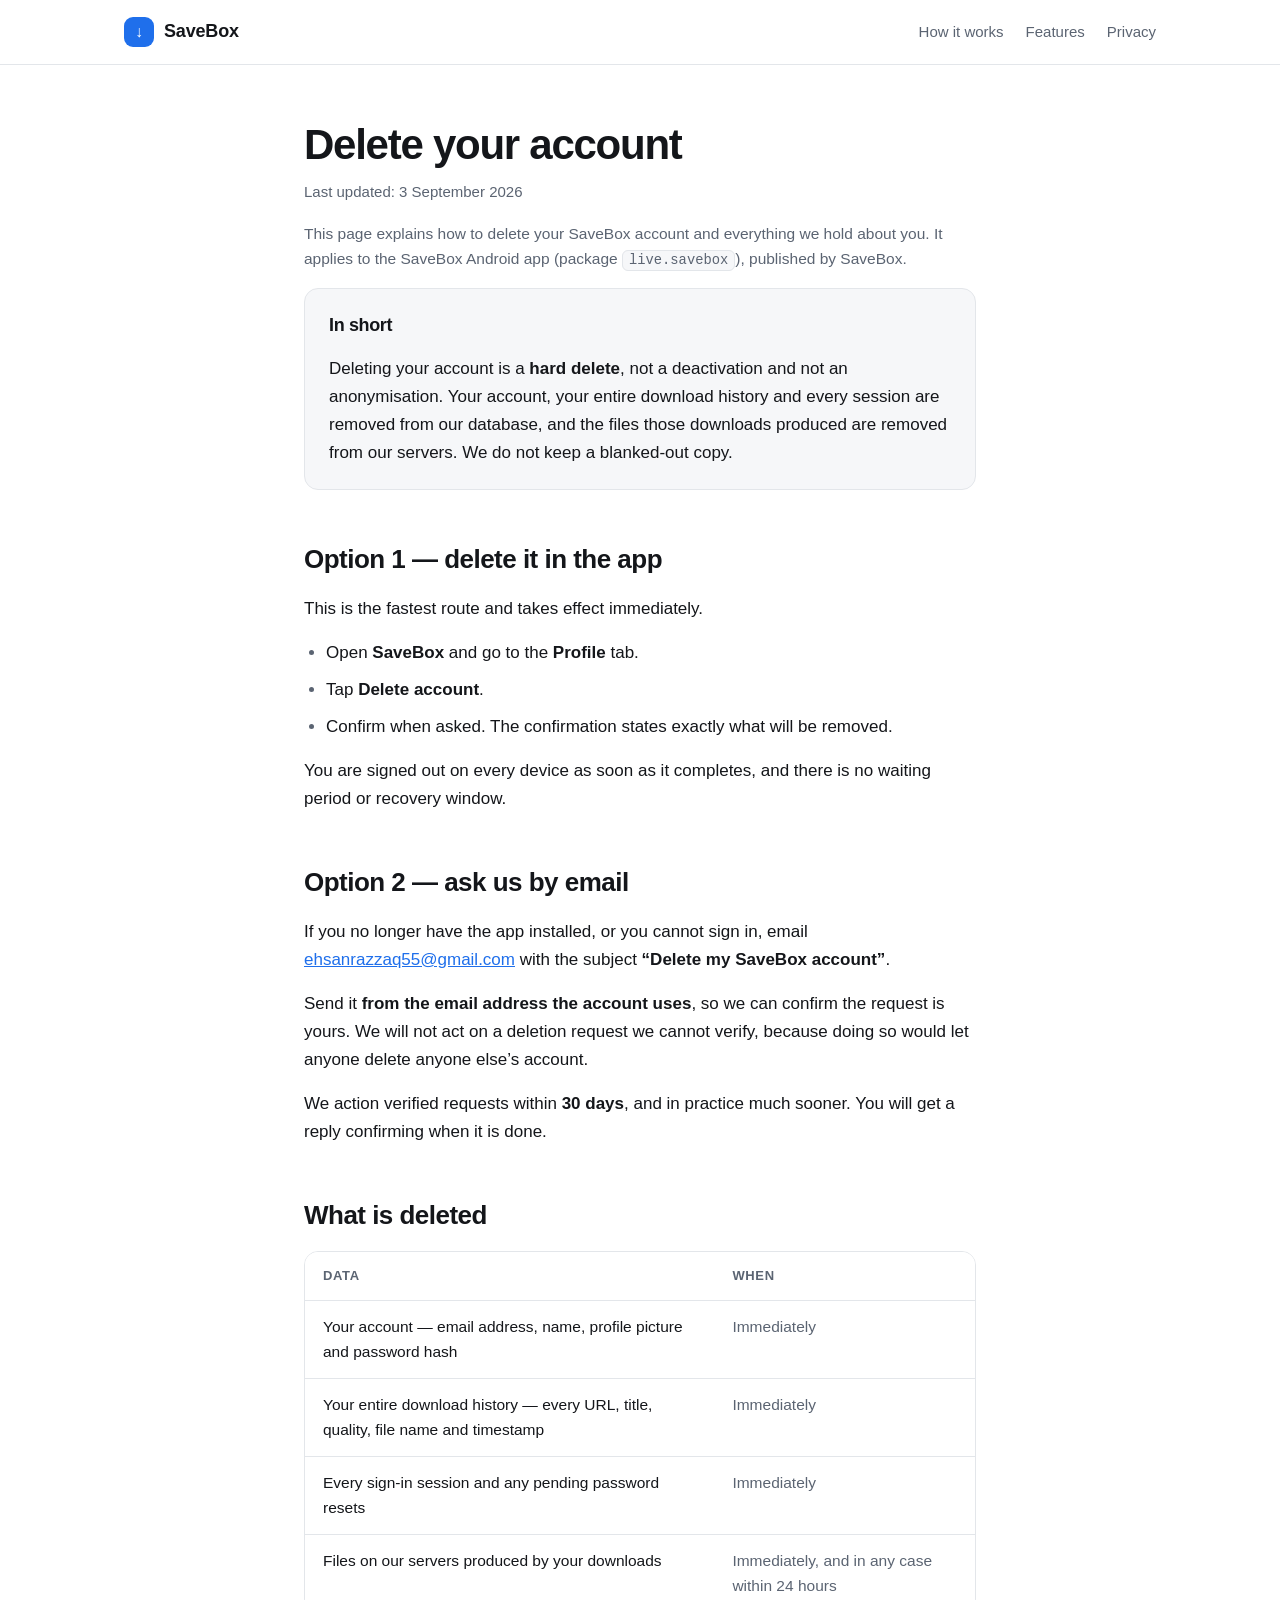
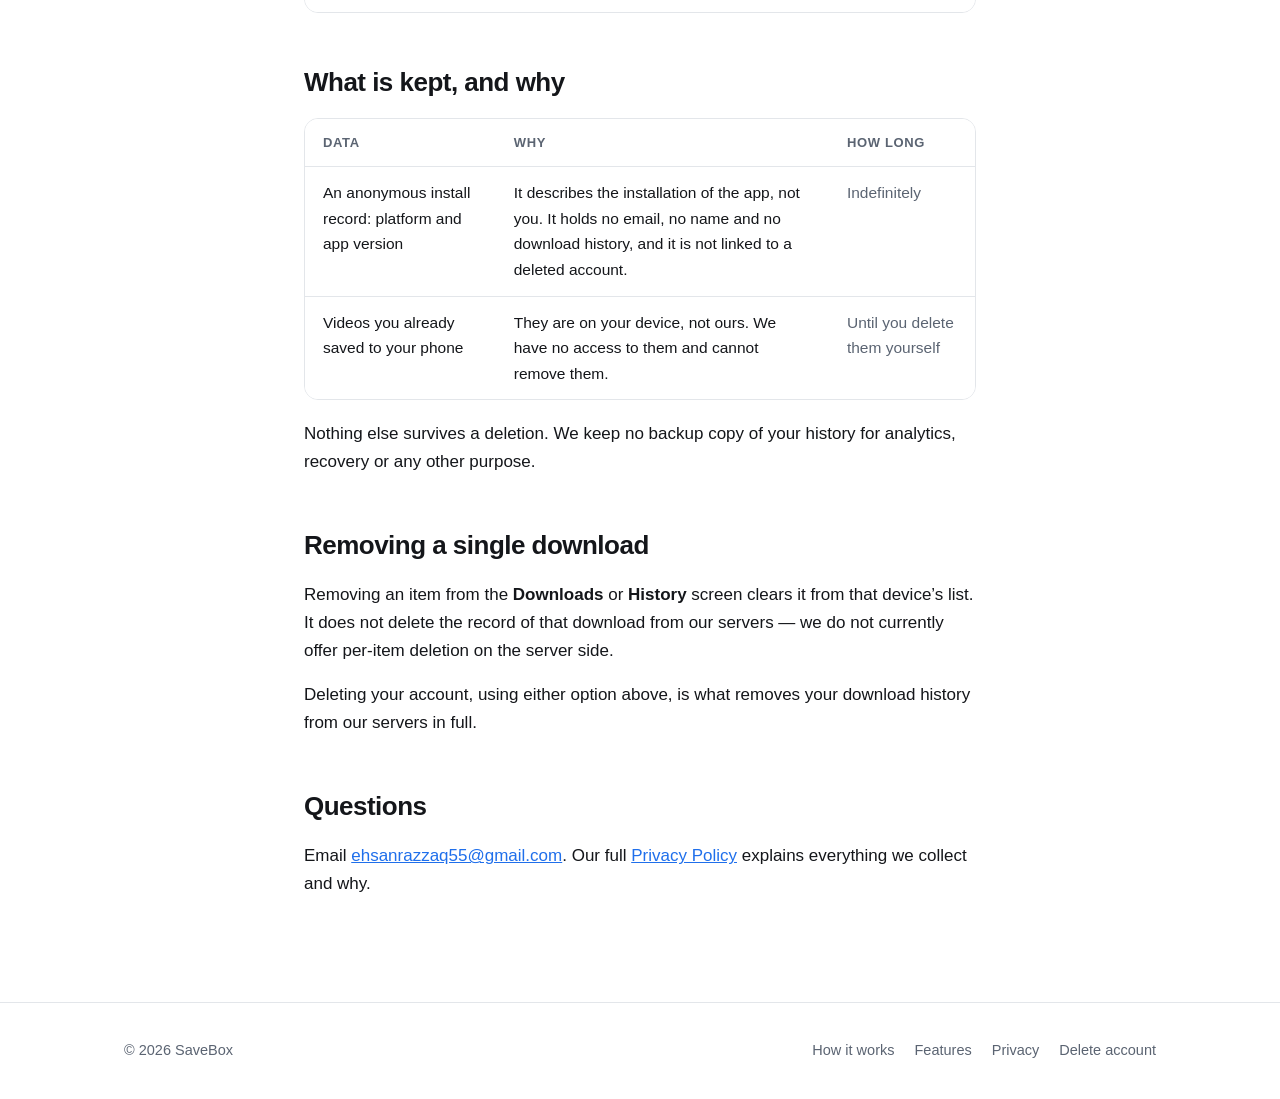
==== delete-account.html @ 1802a5be "Move the site off Vercel and add the Play Store required pages Serve from a custom domain via CNAME " ====
<!doctype html>
<html lang="en">
<head>
<meta charset="utf-8">
<meta name="viewport" content="width=device-width, initial-scale=1">
<title>Delete your SaveBox account</title>
<meta name="description" content="How to delete your SaveBox account and everything we hold about you — in the app in two taps, or by email.">
<link rel="canonical" href="https://savebox.live/delete-account.html">

<meta property="og:type" content="website">
<meta property="og:url" content="https://savebox.live/delete-account.html">
<meta property="og:title" content="Delete your SaveBox account">
<meta property="og:description" content="Delete your SaveBox account and everything we hold about you.">
<meta name="twitter:card" content="summary_large_image">

<link rel="icon" href="data:image/svg+xml,<svg xmlns='http://www.w3.org/2000/svg' viewBox='0 0 100 100'><text y='.9em' font-size='90'>📥</text></svg>">

<style>
  :root {
    --bg: #ffffff;
    --bg-soft: #f6f7f9;
    --bg-raised: #ffffff;
    --fg: #14161a;
    --fg-muted: #5b6472;
    --border: #e3e6ea;
    --accent: #1f6feb;
    --accent-fg: #ffffff;
    --shadow: 0 1px 2px rgb(16 22 32 / .04), 0 8px 24px rgb(16 22 32 / .06);
    --radius: 14px;
    --maxw: 1080px;
    --prosew: 720px;
  }

  @media (prefers-color-scheme: dark) {
    :root:not([data-theme="light"]) {
      --bg: #0d1117;
      --bg-soft: #131922;
      --bg-raised: #161d27;
      --fg: #e8edf4;
      --fg-muted: #99a5b5;
      --border: #232c38;
      --accent: #4f8ff7;
      --accent-fg: #08121f;
      --shadow: 0 1px 2px rgb(0 0 0 / .3), 0 8px 24px rgb(0 0 0 / .35);
    }
  }

  :root[data-theme="dark"] {
    --bg: #0d1117;
    --bg-soft: #131922;
    --bg-raised: #161d27;
    --fg: #e8edf4;
    --fg-muted: #99a5b5;
    --border: #232c38;
    --accent: #4f8ff7;
    --accent-fg: #08121f;
    --shadow: 0 1px 2px rgb(0 0 0 / .3), 0 8px 24px rgb(0 0 0 / .35);
  }

  * { box-sizing: border-box; }

  html { -webkit-text-size-adjust: 100%; }

  body {
    margin: 0;
    background: var(--bg);
    color: var(--fg);
    font: 400 17px/1.65 ui-sans-serif, -apple-system, BlinkMacSystemFont, "Segoe UI",
          Roboto, "Helvetica Neue", Arial, sans-serif;
    -webkit-font-smoothing: antialiased;
  }

  .wrap { max-width: var(--maxw); margin: 0 auto; padding: 0 24px; }

  a { color: var(--accent); }

  /* ---------- header ---------- */
  header {
    border-bottom: 1px solid var(--border);
    background: color-mix(in srgb, var(--bg) 85%, transparent);
    backdrop-filter: saturate(180%) blur(12px);
    position: sticky; top: 0; z-index: 10;
  }
  .bar {
    display: flex; align-items: center; justify-content: space-between;
    height: 64px; gap: 16px;
  }
  .brand {
    display: flex; align-items: center; gap: 10px;
    font-weight: 650; font-size: 18px; letter-spacing: -.01em;
    color: var(--fg); text-decoration: none;
  }
  .mark {
    width: 30px; height: 30px; border-radius: 9px;
    background: var(--accent); color: var(--accent-fg);
    display: grid; place-items: center; font-size: 16px; flex: none;
  }
  .nav { display: flex; gap: 22px; font-size: 15px; }
  .nav a { color: var(--fg-muted); text-decoration: none; }
  .nav a:hover { color: var(--fg); }
  @media (max-width: 620px) { .nav { display: none; } }

  /* ---------- prose ---------- */
  .prose { max-width: var(--prosew); margin: 0 auto; padding: 56px 24px 24px; }
  .prose h1 {
    font-size: clamp(30px, 5vw, 42px); line-height: 1.12;
    letter-spacing: -.03em; margin: 0 0 12px; font-weight: 700;
  }
  .updated { color: var(--fg-muted); font-size: 15px; margin: 0 0 8px; }
  .scope { color: var(--fg-muted); font-size: 15.5px; margin: 0 0 40px; }
  .prose h2 {
    font-size: clamp(21px, 3vw, 26px); letter-spacing: -.02em;
    margin: 48px 0 14px; font-weight: 680; scroll-margin-top: 80px;
  }
  .prose h3 { font-size: 17.5px; font-weight: 620; margin: 28px 0 8px; }
  .prose p { margin: 0 0 16px; }
  .prose ul { margin: 0 0 16px; padding-left: 22px; }
  .prose li { margin: 0 0 9px; }
  .prose li::marker { color: var(--fg-muted); }
  strong { font-weight: 620; }
  code {
    font: 500 .89em/1 ui-monospace, SFMono-Regular, Menlo, Consolas, monospace;
    background: var(--bg-soft); border: 1px solid var(--border);
    border-radius: 6px; padding: 2px 6px;
  }

  .callout {
    background: var(--bg-soft); border: 1px solid var(--border);
    border-radius: var(--radius); padding: 22px 24px; margin: 0 0 36px;
  }
  .callout h2 { margin-top: 0; font-size: 18px; }
  .callout ul { margin-bottom: 0; }
  .callout p:last-child { margin-bottom: 0; }

  /* ---------- tables ---------- */
  .tablewrap {
    overflow-x: auto; border-radius: var(--radius);
    border: 1px solid var(--border); margin: 0 0 20px;
  }
  table { border-collapse: collapse; width: 100%; background: var(--bg-raised); font-size: 15.5px; }
  th, td { text-align: left; padding: 13px 18px; border-bottom: 1px solid var(--border); vertical-align: top; }
  th {
    font-weight: 620; font-size: 13px; text-transform: uppercase;
    letter-spacing: .05em; color: var(--fg-muted); white-space: nowrap;
  }
  tr:last-child td { border-bottom: 0; }
  td:last-child { color: var(--fg-muted); }

  /* ---------- footer ---------- */
  footer {
    border-top: 1px solid var(--border); padding: 36px 0; margin-top: 64px;
    color: var(--fg-muted); font-size: 14.5px;
  }
  .fbar { display: flex; justify-content: space-between; gap: 16px; flex-wrap: wrap; }
  .flinks { display: flex; gap: 20px; flex-wrap: wrap; }
  .flinks a { color: var(--fg-muted); text-decoration: none; }
  .flinks a:hover { color: var(--fg); }
</style>
</head>
<body>

<header>
  <div class="wrap bar">
    <a class="brand" href="/">
      <span class="mark" aria-hidden="true">↓</span>
      SaveBox
    </a>
    <nav class="nav">
      <a href="/#how">How it works</a>
      <a href="/#features">Features</a>
      <a href="/privacy.html">Privacy</a>
    </nav>
  </div>
</header>

<main class="prose">

  <h1>Delete your account</h1>
  <p class="updated">Last updated: 3 September 2026</p>
  <p class="scope">
    This page explains how to delete your SaveBox account and everything we hold
    about you. It applies to the SaveBox Android app (package
    <code>live.savebox</code>), published by SaveBox.
  </p>

  <div class="callout">
    <h2>In short</h2>
    <p>
      Deleting your account is a <strong>hard delete</strong>, not a
      deactivation and not an anonymisation. Your account, your entire download
      history and every session are removed from our database, and the files
      those downloads produced are removed from our servers. We do not keep a
      blanked-out copy.
    </p>
  </div>

  <h2 id="in-app">Option 1 &mdash; delete it in the app</h2>
  <p>This is the fastest route and takes effect immediately.</p>
  <ul>
    <li>Open <strong>SaveBox</strong> and go to the <strong>Profile</strong> tab.</li>
    <li>Tap <strong>Delete account</strong>.</li>
    <li>Confirm when asked. The confirmation states exactly what will be removed.</li>
  </ul>
  <p>
    You are signed out on every device as soon as it completes, and there is no
    waiting period or recovery window.
  </p>

  <h2 id="email">Option 2 &mdash; ask us by email</h2>
  <p>
    If you no longer have the app installed, or you cannot sign in, email
    <a href="mailto:ehsanrazzaq55@gmail.com?subject=Delete%20my%20SaveBox%20account">ehsanrazzaq55@gmail.com</a>
    with the subject <strong>&ldquo;Delete my SaveBox account&rdquo;</strong>.
  </p>
  <p>
    Send it <strong>from the email address the account uses</strong>, so we can
    confirm the request is yours. We will not act on a deletion request we cannot
    verify, because doing so would let anyone delete anyone else&rsquo;s account.
  </p>
  <p>
    We action verified requests within <strong>30 days</strong>, and in practice
    much sooner. You will get a reply confirming when it is done.
  </p>

  <h2 id="what-goes">What is deleted</h2>
  <div class="tablewrap">
    <table>
      <tr><th>Data</th><th>When</th></tr>
      <tr><td>Your account &mdash; email address, name, profile picture and password hash</td><td>Immediately</td></tr>
      <tr><td>Your entire download history &mdash; every URL, title, quality, file name and timestamp</td><td>Immediately</td></tr>
      <tr><td>Every sign-in session and any pending password resets</td><td>Immediately</td></tr>
      <tr><td>Files on our servers produced by your downloads</td><td>Immediately, and in any case within 24 hours</td></tr>
    </table>
  </div>

  <h2 id="what-stays">What is kept, and why</h2>
  <div class="tablewrap">
    <table>
      <tr><th>Data</th><th>Why</th><th>How long</th></tr>
      <tr>
        <td>An anonymous install record: platform and app version</td>
        <td>It describes the installation of the app, not you. It holds no email, no name and no download history, and it is not linked to a deleted account.</td>
        <td>Indefinitely</td>
      </tr>
      <tr>
        <td>Videos you already saved to your phone</td>
        <td>They are on your device, not ours. We have no access to them and cannot remove them.</td>
        <td>Until you delete them yourself</td>
      </tr>
    </table>
  </div>
  <p>
    Nothing else survives a deletion. We keep no backup copy of your history for
    analytics, recovery or any other purpose.
  </p>

  <h2 id="downloads-only">Removing a single download</h2>
  <p>
    Removing an item from the <strong>Downloads</strong> or
    <strong>History</strong> screen clears it from that device&rsquo;s list. It
    does not delete the record of that download from our servers &mdash; we do
    not currently offer per-item deletion on the server side.
  </p>
  <p>
    Deleting your account, using either option above, is what removes your
    download history from our servers in full.
  </p>

  <h2 id="contact">Questions</h2>
  <p>
    Email <a href="mailto:ehsanrazzaq55@gmail.com">ehsanrazzaq55@gmail.com</a>.
    Our full <a href="/privacy.html">Privacy Policy</a> explains everything we
    collect and why.
  </p>

</main>

<footer>
  <div class="wrap fbar">
    <span>&copy; <span id="year">2026</span> SaveBox</span>
    <nav class="flinks">
      <a href="/#how">How it works</a>
      <a href="/#features">Features</a>
      <a href="/privacy.html">Privacy</a>
      <a href="/delete-account.html">Delete account</a>
    </nav>
  </div>
</footer>

<script>
  (function () {
    var root = document.documentElement;
    var saved = null;
    try { saved = localStorage.getItem('savebox-theme'); } catch (e) {}
    if (saved === 'dark' || saved === 'light') root.setAttribute('data-theme', saved);

    var y = document.getElementById('year');
    if (y) y.textContent = String(new Date().getFullYear());
  })();
</script>

</body>
</html>
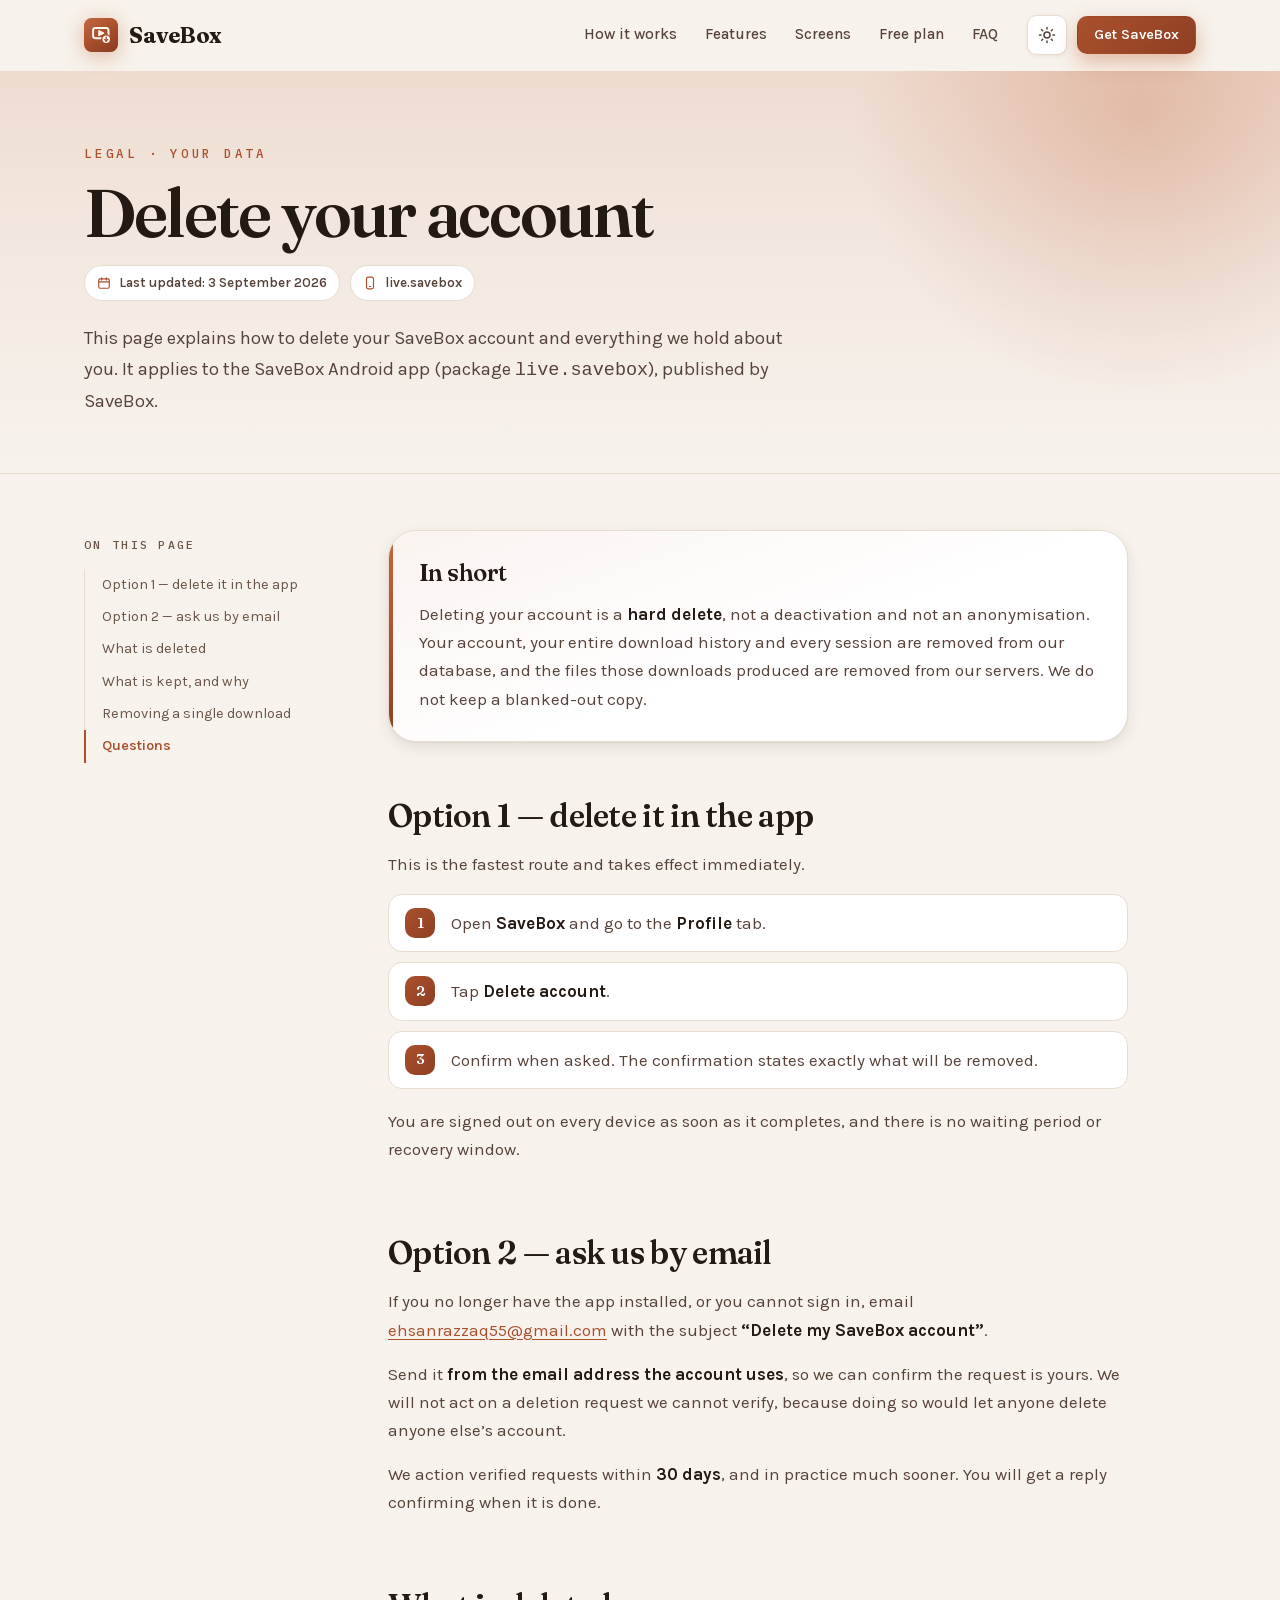
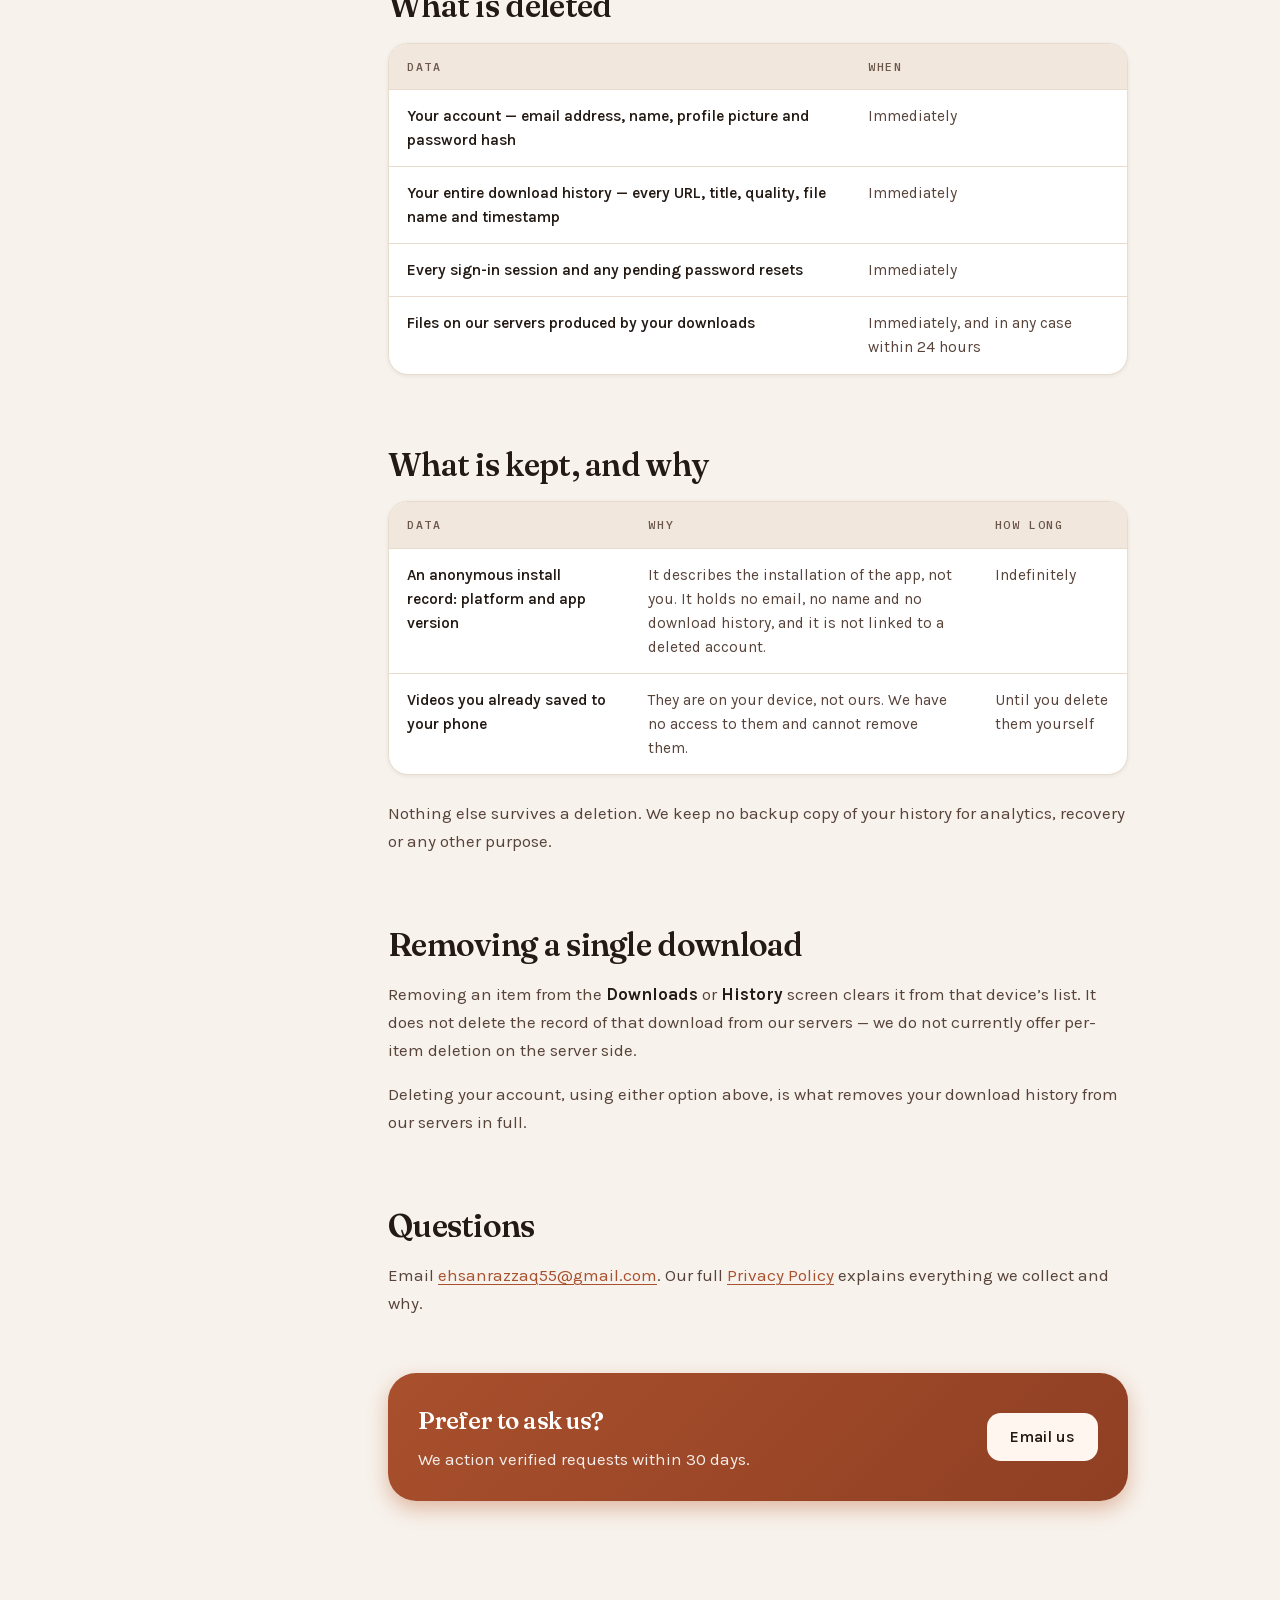
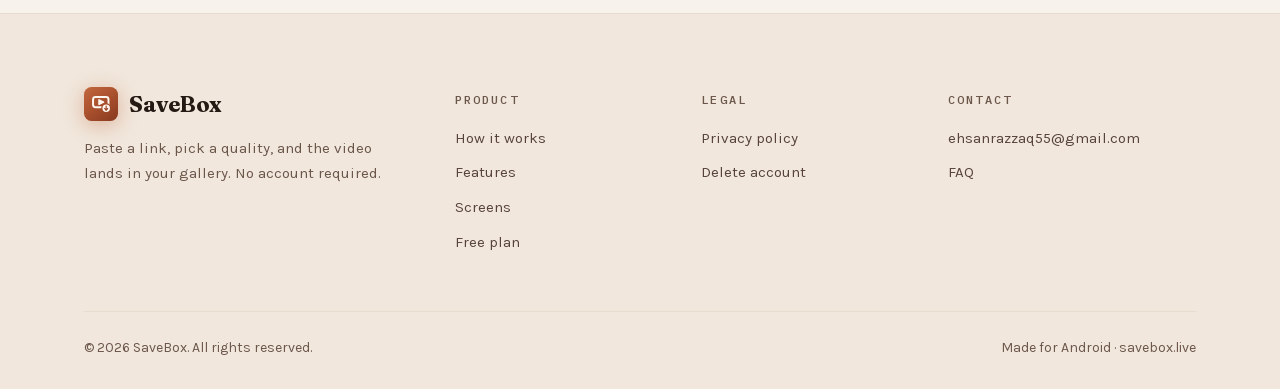
==== commit bde2f635: "web-buf-fixes" ====
--- a/delete-account.html
+++ b/delete-account.html
@@ -15,174 +15,79 @@
 
 <link rel="icon" href="data:image/svg+xml,<svg xmlns='http://www.w3.org/2000/svg' viewBox='0 0 100 100'><text y='.9em' font-size='90'>📥</text></svg>">
 
-<style>
-  :root {
-    --bg: #ffffff;
-    --bg-soft: #f6f7f9;
-    --bg-raised: #ffffff;
-    --fg: #14161a;
-    --fg-muted: #5b6472;
-    --border: #e3e6ea;
-    --accent: #1f6feb;
-    --accent-fg: #ffffff;
-    --shadow: 0 1px 2px rgb(16 22 32 / .04), 0 8px 24px rgb(16 22 32 / .06);
-    --radius: 14px;
-    --maxw: 1080px;
-    --prosew: 720px;
-  }
-
-  @media (prefers-color-scheme: dark) {
-    :root:not([data-theme="light"]) {
-      --bg: #0d1117;
-      --bg-soft: #131922;
-      --bg-raised: #161d27;
-      --fg: #e8edf4;
-      --fg-muted: #99a5b5;
-      --border: #232c38;
-      --accent: #4f8ff7;
-      --accent-fg: #08121f;
-      --shadow: 0 1px 2px rgb(0 0 0 / .3), 0 8px 24px rgb(0 0 0 / .35);
-    }
-  }
-
-  :root[data-theme="dark"] {
-    --bg: #0d1117;
-    --bg-soft: #131922;
-    --bg-raised: #161d27;
-    --fg: #e8edf4;
-    --fg-muted: #99a5b5;
-    --border: #232c38;
-    --accent: #4f8ff7;
-    --accent-fg: #08121f;
-    --shadow: 0 1px 2px rgb(0 0 0 / .3), 0 8px 24px rgb(0 0 0 / .35);
-  }
-
-  * { box-sizing: border-box; }
-
-  html { -webkit-text-size-adjust: 100%; }
-
-  body {
-    margin: 0;
-    background: var(--bg);
-    color: var(--fg);
-    font: 400 17px/1.65 ui-sans-serif, -apple-system, BlinkMacSystemFont, "Segoe UI",
-          Roboto, "Helvetica Neue", Arial, sans-serif;
-    -webkit-font-smoothing: antialiased;
-  }
-
-  .wrap { max-width: var(--maxw); margin: 0 auto; padding: 0 24px; }
-
-  a { color: var(--accent); }
-
-  /* ---------- header ---------- */
-  header {
-    border-bottom: 1px solid var(--border);
-    background: color-mix(in srgb, var(--bg) 85%, transparent);
-    backdrop-filter: saturate(180%) blur(12px);
-    position: sticky; top: 0; z-index: 10;
-  }
-  .bar {
-    display: flex; align-items: center; justify-content: space-between;
-    height: 64px; gap: 16px;
-  }
-  .brand {
-    display: flex; align-items: center; gap: 10px;
-    font-weight: 650; font-size: 18px; letter-spacing: -.01em;
-    color: var(--fg); text-decoration: none;
-  }
-  .mark {
-    width: 30px; height: 30px; border-radius: 9px;
-    background: var(--accent); color: var(--accent-fg);
-    display: grid; place-items: center; font-size: 16px; flex: none;
-  }
-  .nav { display: flex; gap: 22px; font-size: 15px; }
-  .nav a { color: var(--fg-muted); text-decoration: none; }
-  .nav a:hover { color: var(--fg); }
-  @media (max-width: 620px) { .nav { display: none; } }
-
-  /* ---------- prose ---------- */
-  .prose { max-width: var(--prosew); margin: 0 auto; padding: 56px 24px 24px; }
-  .prose h1 {
-    font-size: clamp(30px, 5vw, 42px); line-height: 1.12;
-    letter-spacing: -.03em; margin: 0 0 12px; font-weight: 700;
-  }
-  .updated { color: var(--fg-muted); font-size: 15px; margin: 0 0 8px; }
-  .scope { color: var(--fg-muted); font-size: 15.5px; margin: 0 0 40px; }
-  .prose h2 {
-    font-size: clamp(21px, 3vw, 26px); letter-spacing: -.02em;
-    margin: 48px 0 14px; font-weight: 680; scroll-margin-top: 80px;
-  }
-  .prose h3 { font-size: 17.5px; font-weight: 620; margin: 28px 0 8px; }
-  .prose p { margin: 0 0 16px; }
-  .prose ul { margin: 0 0 16px; padding-left: 22px; }
-  .prose li { margin: 0 0 9px; }
-  .prose li::marker { color: var(--fg-muted); }
-  strong { font-weight: 620; }
-  code {
-    font: 500 .89em/1 ui-monospace, SFMono-Regular, Menlo, Consolas, monospace;
-    background: var(--bg-soft); border: 1px solid var(--border);
-    border-radius: 6px; padding: 2px 6px;
-  }
-
-  .callout {
-    background: var(--bg-soft); border: 1px solid var(--border);
-    border-radius: var(--radius); padding: 22px 24px; margin: 0 0 36px;
-  }
-  .callout h2 { margin-top: 0; font-size: 18px; }
-  .callout ul { margin-bottom: 0; }
-  .callout p:last-child { margin-bottom: 0; }
-
-  /* ---------- tables ---------- */
-  .tablewrap {
-    overflow-x: auto; border-radius: var(--radius);
-    border: 1px solid var(--border); margin: 0 0 20px;
-  }
-  table { border-collapse: collapse; width: 100%; background: var(--bg-raised); font-size: 15.5px; }
-  th, td { text-align: left; padding: 13px 18px; border-bottom: 1px solid var(--border); vertical-align: top; }
-  th {
-    font-weight: 620; font-size: 13px; text-transform: uppercase;
-    letter-spacing: .05em; color: var(--fg-muted); white-space: nowrap;
-  }
-  tr:last-child td { border-bottom: 0; }
-  td:last-child { color: var(--fg-muted); }
-
-  /* ---------- footer ---------- */
-  footer {
-    border-top: 1px solid var(--border); padding: 36px 0; margin-top: 64px;
-    color: var(--fg-muted); font-size: 14.5px;
-  }
-  .fbar { display: flex; justify-content: space-between; gap: 16px; flex-wrap: wrap; }
-  .flinks { display: flex; gap: 20px; flex-wrap: wrap; }
-  .flinks a { color: var(--fg-muted); text-decoration: none; }
-  .flinks a:hover { color: var(--fg); }
-</style>
+<meta name="theme-color" content="#F7F2EC" media="(prefers-color-scheme: light)">
+<meta name="theme-color" content="#181110" media="(prefers-color-scheme: dark)">
+<meta property="og:image" content="https://savebox.live/assets/og.png">
+
+<link rel="icon" type="image/svg+xml" href="assets/mark.svg">
+<link rel="icon" type="image/png" sizes="192x192" href="assets/icon-192.png">
+<link rel="apple-touch-icon" href="assets/icon-192.png">
+
+<link rel="preload" href="assets/fonts/fraunces.woff2" as="font" type="font/woff2" crossorigin>
+<link rel="preload" href="assets/fonts/karla.woff2" as="font" type="font/woff2" crossorigin>
+<link rel="stylesheet" href="assets/site.css">
+<script src="assets/site.js"></script>
 </head>
 <body>
-
-<header>
+<a class="skip" href="#main">Skip to content</a>
+
+<header class="site-header">
   <div class="wrap bar">
     <a class="brand" href="/">
-      <span class="mark" aria-hidden="true">↓</span>
+      <img class="mark" src="assets/mark.svg" alt="" width="34" height="34">
       SaveBox
     </a>
-    <nav class="nav">
+    <nav class="nav" aria-label="Primary">
       <a href="/#how">How it works</a>
       <a href="/#features">Features</a>
-      <a href="/privacy.html">Privacy</a>
+      <a href="/#screens">Screens</a>
+      <a href="/#plan">Free plan</a>
+      <a href="/#faq">FAQ</a>
     </nav>
+    <div class="bar-actions">
+      <button class="icon-btn theme-btn" type="button" aria-label="Toggle colour theme">
+        <svg class="sun" viewBox="0 0 24 24" fill="none" stroke="currentColor" stroke-width="2" stroke-linecap="round" aria-hidden="true"><circle cx="12" cy="12" r="4"/><path d="M12 2v2M12 20v2M4.9 4.9l1.4 1.4M17.7 17.7l1.4 1.4M2 12h2M20 12h2M4.9 19.1l1.4-1.4M17.7 6.3l1.4-1.4"/></svg>
+        <svg class="moon" viewBox="0 0 24 24" fill="none" stroke="currentColor" stroke-width="2" stroke-linecap="round" stroke-linejoin="round" aria-hidden="true"><path d="M21 12.8A9 9 0 1 1 11.2 3a7 7 0 0 0 9.8 9.8z"/></svg>
+      </button>
+      <a class="btn btn-primary btn-sm bar-cta" href="/#get">Get SaveBox</a>
+      <button class="icon-btn menu-btn" type="button" aria-label="Menu" aria-expanded="false">
+        <svg class="bars" viewBox="0 0 24 24" fill="none" stroke="currentColor" stroke-width="2" stroke-linecap="round" aria-hidden="true"><path d="M4 7h16M4 12h16M4 17h16"/></svg>
+        <svg class="x" viewBox="0 0 24 24" fill="none" stroke="currentColor" stroke-width="2" stroke-linecap="round" aria-hidden="true"><path d="M6 6l12 12M18 6 6 18"/></svg>
+      </button>
+    </div>
   </div>
 </header>
 
-<main class="prose">
-
-  <h1>Delete your account</h1>
-  <p class="updated">Last updated: 3 September 2026</p>
-  <p class="scope">
-    This page explains how to delete your SaveBox account and everything we hold
+<main id="main">
+
+  <div class="legal-hero">
+    <div class="wrap">
+      <p class="kicker">Legal · Your data</p>
+      <h1>Delete your account</h1>
+      <div class="legal-meta">
+        <span class="pill"><svg viewBox="0 0 24 24" fill="none" stroke="currentColor" stroke-width="2" stroke-linecap="round" stroke-linejoin="round" aria-hidden="true"><rect x="3" y="5" width="18" height="16" rx="2"/><path d="M16 3v4M8 3v4M3 10h18"/></svg>Last updated: 3 September 2026</span>
+        <span class="pill"><svg viewBox="0 0 24 24" fill="none" stroke="currentColor" stroke-width="2" stroke-linecap="round" stroke-linejoin="round" aria-hidden="true"><rect x="6" y="2" width="12" height="20" rx="3"/><path d="M11 18h2"/></svg>live.savebox</span>
+      </div>
+      <p class="scope">This page explains how to delete your SaveBox account and everything we hold
     about you. It applies to the SaveBox Android app (package
-    <code>live.savebox</code>), published by SaveBox.
-  </p>
-
+    <code>live.savebox</code>), published by SaveBox.</p>
+    </div>
+  </div>
+
+  <div class="wrap legal">
+    <nav class="toc" aria-label="On this page">
+      <h2>On this page</h2>
+      <ol>
+          <li><a href="#in-app">Option 1 &mdash; delete it in the app</a></li>
+          <li><a href="#email">Option 2 &mdash; ask us by email</a></li>
+          <li><a href="#what-goes">What is deleted</a></li>
+          <li><a href="#what-stays">What is kept, and why</a></li>
+          <li><a href="#downloads-only">Removing a single download</a></li>
+          <li><a href="#contact">Questions</a></li>
+      </ol>
+    </nav>
+
+    <article class="prose">
   <div class="callout">
     <h2>In short</h2>
     <p>
@@ -196,11 +101,11 @@
 
   <h2 id="in-app">Option 1 &mdash; delete it in the app</h2>
   <p>This is the fastest route and takes effect immediately.</p>
-  <ul>
+  <ol>
     <li>Open <strong>SaveBox</strong> and go to the <strong>Profile</strong> tab.</li>
     <li>Tap <strong>Delete account</strong>.</li>
     <li>Confirm when asked. The confirmation states exactly what will be removed.</li>
-  </ul>
+  </ol>
   <p>
     You are signed out on every device as soon as it completes, and there is no
     waiting period or recovery window.
@@ -273,29 +178,70 @@
     collect and why.
   </p>
 
+    <div class="help-card">
+      <div><h3>Prefer to ask us?</h3><p>We action verified requests within 30 days.</p></div>
+      <a class="btn" href="mailto:ehsanrazzaq55@gmail.com?subject=Delete%20my%20SaveBox%20account">Email us</a>
+    </div>
+    </article>
+  </div>
+
 </main>
 
-<footer>
-  <div class="wrap fbar">
-    <span>&copy; <span id="year">2026</span> SaveBox</span>
-    <nav class="flinks">
-      <a href="/#how">How it works</a>
-      <a href="/#features">Features</a>
-      <a href="/privacy.html">Privacy</a>
-      <a href="/delete-account.html">Delete account</a>
-    </nav>
+<footer class="site-footer">
+  <div class="wrap">
+    <div class="fgrid">
+      <div class="fabout">
+        <a class="brand" href="/"><img class="mark" src="assets/mark.svg" alt="" width="34" height="34">SaveBox</a>
+        <p>Paste a link, pick a quality, and the video lands in your gallery. No account required.</p>
+      </div>
+      <div class="fcol">
+        <h4>Product</h4>
+        <ul>
+          <li><a href="/#how">How it works</a></li>
+          <li><a href="/#features">Features</a></li>
+          <li><a href="/#screens">Screens</a></li>
+          <li><a href="/#plan">Free plan</a></li>
+        </ul>
+      </div>
+      <div class="fcol">
+        <h4>Legal</h4>
+        <ul>
+          <li><a href="privacy.html">Privacy policy</a></li>
+          <li><a href="delete-account.html" aria-current="page">Delete account</a></li>
+        </ul>
+      </div>
+      <div class="fcol">
+        <h4>Contact</h4>
+        <ul>
+          <li><a href="mailto:ehsanrazzaq55@gmail.com">ehsanrazzaq55@gmail.com</a></li>
+          <li><a href="/#faq">FAQ</a></li>
+        </ul>
+      </div>
+    </div>
+    <div class="fbottom">
+      <span>© <span id="year">2026</span> SaveBox. All rights reserved.</span>
+      <span>Made for Android · savebox.live</span>
+    </div>
   </div>
 </footer>
 
 <script>
+  // Highlight the section being read in the table of contents.
   (function () {
-    var root = document.documentElement;
-    var saved = null;
-    try { saved = localStorage.getItem('savebox-theme'); } catch (e) {}
-    if (saved === 'dark' || saved === 'light') root.setAttribute('data-theme', saved);
-
-    var y = document.getElementById('year');
-    if (y) y.textContent = String(new Date().getFullYear());
+    var links = document.querySelectorAll('.toc a');
+    if (!links.length || !('IntersectionObserver' in window)) return;
+    var map = {};
+    links.forEach(function (a) { map[a.getAttribute('href').slice(1)] = a; });
+    var io = new IntersectionObserver(function (es) {
+      es.forEach(function (e) {
+        if (!e.isIntersecting) return;
+        links.forEach(function (a) { a.classList.remove('active'); });
+        map[e.target.id].classList.add('active');
+      });
+    }, { rootMargin: '-15% 0px -75% 0px' });
+    Object.keys(map).forEach(function (id) {
+      var el = document.getElementById(id); if (el) io.observe(el);
+    });
   })();
 </script>
 
--- a/assets/site.css
+++ b/assets/site.css
@@ -0,0 +1,361 @@
+/*
+ * SaveBox — shared site styles.
+ *
+ * The palette is the app's, from savebox-mobile src/theme/colors.js: terracotta
+ * on a warm cream ground, every neutral warm, shadows brown rather than black.
+ * The type is the Play Store listing's (assets/play-store/posters.html):
+ * Fraunces for display, Karla for text, IBM Plex Mono for kickers. The fonts are
+ * served from this site rather than from Google, so loading a page here makes no
+ * third-party request at all.
+ *
+ * If the app's palette or the listing's type changes, change them here too.
+ */
+
+@font-face { font-family: "Fraunces"; font-style: normal; font-weight: 500 700; font-display: swap; src: url(fonts/fraunces.woff2) format("woff2"); }
+@font-face { font-family: "Fraunces"; font-style: italic; font-weight: 500 700; font-display: swap; src: url(fonts/fraunces-italic.woff2) format("woff2"); }
+@font-face { font-family: "Karla"; font-style: normal; font-weight: 400 700; font-display: swap; src: url(fonts/karla.woff2) format("woff2"); }
+@font-face { font-family: "IBM Plex Mono"; font-style: normal; font-weight: 500; font-display: swap; src: url(fonts/plex-mono-500.woff2) format("woff2"); }
+
+/* ---------- tokens ---------- */
+:root {
+  --bg: #F7F2EC;
+  --bg-2: #F1E7DC;
+  --surface: #FFFFFF;
+  --surface-alt: #F1E7DC;
+  --border: #E8DCCF;
+  --border-strong: #D0BCA8;
+  --fg: #241A14;
+  --fg-2: #57433A;
+  --fg-muted: #6B564A;
+  --primary: #A9502D;
+  --primary-bright: #C2683F;
+  --primary-deep: #8F3F23;
+  --on-primary: #FFFFFF;
+  --primary-soft: #F9E9E0;
+  --glow: rgba(194, 104, 63, .42);
+  --success: #2F6B45;
+  --success-soft: #DFEEE3;
+  --track: #E8DCCF;
+
+  --grad-brand: linear-gradient(135deg, #A9502D 0%, #8F3F23 100%);
+  --grad-mark: linear-gradient(140deg, #C2683F 0%, #A9502D 55%, #8F3F23 100%);
+  --grad-hero: linear-gradient(180deg, rgba(194,104,63,.16) 0%, rgba(169,80,45,.06) 45%, rgba(169,80,45,0) 100%);
+  --grad-card: linear-gradient(160deg, rgba(194,104,63,.08) 0%, rgba(255,255,255,0) 55%);
+  --bloom: rgba(194, 104, 63, .30);
+  --bloom-alt: rgba(208, 140, 63, .24);
+
+  /* The dark brown of the Play feature graphic. Constant in both schemes. */
+  --ember: #2A1C17;
+  --ember-2: #3B2620;
+  --ember-fg: #FBF3EC;
+  --ember-muted: #D9C3B6;
+  --ember-accent: #F0C4A9;
+
+  --shadow-sm: 0 1px 4px rgb(58 36 26 / .08);
+  --shadow-md: 0 5px 14px rgb(58 36 26 / .10), 0 1px 2px rgb(58 36 26 / .06);
+  --shadow-lg: 0 10px 26px rgb(58 36 26 / .16), 0 2px 6px rgb(58 36 26 / .06);
+  --shadow-xl: 0 30px 60px -18px rgb(58 36 26 / .35), 0 12px 24px -12px rgb(58 36 26 / .2);
+  --shadow-glow: 0 8px 20px var(--glow);
+
+  --r-xs: 6px; --r-sm: 10px; --r-md: 14px; --r-lg: 20px; --r-xl: 28px;
+  --maxw: 1160px;
+
+  --font-display: "Fraunces", Georgia, "Times New Roman", serif;
+  --font-body: "Karla", ui-sans-serif, -apple-system, BlinkMacSystemFont, "Segoe UI", Roboto, sans-serif;
+  --font-mono: "IBM Plex Mono", ui-monospace, Menlo, monospace;
+
+  color-scheme: light;
+}
+
+@media (prefers-color-scheme: dark) {
+  :root:not([data-theme="light"]) {
+    --bg: #181110; --bg-2: #1E1614; --surface: #221917; --surface-alt: #2E2321;
+    --border: #3A2B27; --border-strong: #4E3A34;
+    --fg: #F3E9E3; --fg-2: #C9B4A9; --fg-muted: #BBA497;
+    --primary: #EFA582; --primary-bright: #EFA582; --primary-deep: #DF8A61;
+    --on-primary: #2B1408; --primary-soft: rgba(239, 165, 130, .16); --glow: rgba(223, 138, 97, .38);
+    --success: #6FD79A; --success-soft: rgba(111, 215, 154, .16); --track: #3A2B27;
+    --grad-brand: linear-gradient(135deg, #EFA582 0%, #DF8A61 100%);
+    --grad-mark: linear-gradient(140deg, #EFA582 0%, #DF8A61 60%, #C2683F 100%);
+    --grad-hero: linear-gradient(180deg, rgba(239,165,130,.14) 0%, rgba(194,104,63,.06) 45%, rgba(194,104,63,0) 100%);
+    --grad-card: linear-gradient(160deg, rgba(239,165,130,.08) 0%, rgba(239,165,130,0) 55%);
+    --bloom: rgba(223, 138, 97, .24); --bloom-alt: rgba(208, 140, 63, .18);
+    --ember: #120C0B; --ember-2: #2A1C17;
+    --shadow-sm: 0 1px 4px rgb(0 0 0 / .35); --shadow-md: 0 5px 14px rgb(0 0 0 / .40);
+    --shadow-lg: 0 10px 26px rgb(0 0 0 / .50); --shadow-xl: 0 30px 60px -18px rgb(0 0 0 / .7);
+    color-scheme: dark;
+  }
+}
+:root[data-theme="dark"] {
+  --bg: #181110; --bg-2: #1E1614; --surface: #221917; --surface-alt: #2E2321;
+  --border: #3A2B27; --border-strong: #4E3A34;
+  --fg: #F3E9E3; --fg-2: #C9B4A9; --fg-muted: #BBA497;
+  --primary: #EFA582; --primary-bright: #EFA582; --primary-deep: #DF8A61;
+  --on-primary: #2B1408; --primary-soft: rgba(239, 165, 130, .16); --glow: rgba(223, 138, 97, .38);
+  --success: #6FD79A; --success-soft: rgba(111, 215, 154, .16); --track: #3A2B27;
+  --grad-brand: linear-gradient(135deg, #EFA582 0%, #DF8A61 100%);
+  --grad-mark: linear-gradient(140deg, #EFA582 0%, #DF8A61 60%, #C2683F 100%);
+  --grad-hero: linear-gradient(180deg, rgba(239,165,130,.14) 0%, rgba(194,104,63,.06) 45%, rgba(194,104,63,0) 100%);
+  --grad-card: linear-gradient(160deg, rgba(239,165,130,.08) 0%, rgba(239,165,130,0) 55%);
+  --bloom: rgba(223, 138, 97, .24); --bloom-alt: rgba(208, 140, 63, .18);
+  --ember: #120C0B; --ember-2: #2A1C17;
+  --shadow-sm: 0 1px 4px rgb(0 0 0 / .35); --shadow-md: 0 5px 14px rgb(0 0 0 / .40);
+  --shadow-lg: 0 10px 26px rgb(0 0 0 / .50); --shadow-xl: 0 30px 60px -18px rgb(0 0 0 / .7);
+  color-scheme: dark;
+}
+
+/* ---------- base ---------- */
+*, *::before, *::after { box-sizing: border-box; }
+html { -webkit-text-size-adjust: 100%; scroll-behavior: smooth; scroll-padding-top: 88px; }
+body {
+  margin: 0; background: var(--bg); color: var(--fg);
+  font: 400 17px/1.65 var(--font-body);
+  -webkit-font-smoothing: antialiased; -moz-osx-font-smoothing: grayscale;
+  overflow-x: hidden; text-rendering: optimizeLegibility;
+}
+img, svg { display: block; max-width: 100%; }
+a { color: var(--primary); text-underline-offset: 3px; text-decoration-thickness: 1px; }
+a:hover { text-decoration-thickness: 2px; }
+button { font: inherit; color: inherit; }
+:focus-visible { outline: 2px solid var(--primary-bright); outline-offset: 3px; border-radius: 6px; }
+::selection { background: color-mix(in srgb, var(--primary-bright) 30%, transparent); }
+
+.wrap { max-width: var(--maxw); margin: 0 auto; padding: 0 24px; }
+@media (max-width: 480px) { .wrap { padding: 0 16px; } }
+
+.skip {
+  position: absolute; left: 16px; top: -60px; z-index: 100;
+  background: var(--fg); color: var(--bg); padding: 10px 16px; border-radius: var(--r-sm);
+  font-weight: 600; text-decoration: none;
+}
+.skip:focus { top: 12px; }
+
+/* ---------- type ---------- */
+.display, h1, h2 { font-family: var(--font-display); font-weight: 600; letter-spacing: -.022em; font-optical-sizing: auto; }
+h1 em, h2 em, .display em { font-style: italic; color: var(--primary); font-weight: 600; }
+.kicker {
+  font-family: var(--font-mono); font-weight: 500; font-size: 12.5px;
+  letter-spacing: .22em; text-transform: uppercase; color: var(--primary);
+  margin: 0 0 14px;
+}
+.lede { font-size: clamp(17px, 2vw, 20px); color: var(--fg-2); }
+
+/* ---------- the app mark ---------- */
+.mark { flex: none; }
+
+/* ---------- buttons ---------- */
+.btn {
+  display: inline-flex; align-items: center; justify-content: center; gap: 10px;
+  padding: 13px 22px; border-radius: var(--r-md);
+  font-size: 16px; font-weight: 600; line-height: 1.2; text-decoration: none;
+  border: 1px solid transparent; cursor: pointer; white-space: nowrap;
+  transition: transform .15s ease, box-shadow .2s ease, border-color .2s ease, background .2s ease;
+}
+.btn svg { width: 20px; height: 20px; flex: none; }
+.btn:hover { text-decoration: none; }
+.btn-primary { background: var(--grad-brand); color: var(--on-primary); box-shadow: var(--shadow-glow); }
+.btn-primary:hover { transform: translateY(-1px); box-shadow: 0 12px 26px var(--glow); }
+.btn-ghost { background: var(--surface); color: var(--fg); border-color: var(--border); box-shadow: var(--shadow-sm); }
+.btn-ghost:hover { border-color: var(--border-strong); }
+.btn-sm { padding: 9px 16px; font-size: 14.5px; border-radius: var(--r-sm); }
+
+/* The store button: an unmistakably "get the app" control, without borrowing
+   any store's artwork. It is a <span>, not a link, until there is a listing. */
+.store {
+  display: inline-flex; align-items: center; gap: 12px;
+  padding: 10px 22px 10px 16px; border-radius: var(--r-md);
+  background: var(--fg); color: var(--bg); text-decoration: none;
+  box-shadow: var(--shadow-lg); border: 1px solid transparent;
+}
+.store svg { width: 28px; height: 28px; flex: none; color: var(--primary-bright); }
+.store small { display: block; font-size: 11.5px; font-weight: 500; letter-spacing: .02em; opacity: .75; line-height: 1.2; }
+.store b { display: block; font-size: 18px; font-weight: 700; letter-spacing: -.01em; line-height: 1.2; }
+
+/* ---------- header ---------- */
+.site-header {
+  position: sticky; top: 0; z-index: 50;
+  background: color-mix(in srgb, var(--bg) 80%, transparent);
+  backdrop-filter: saturate(160%) blur(16px);
+  -webkit-backdrop-filter: saturate(160%) blur(16px);
+  border-bottom: 1px solid transparent;
+  transition: border-color .2s ease, box-shadow .2s ease;
+}
+.site-header.scrolled { border-bottom-color: var(--border); box-shadow: 0 6px 20px -16px rgb(58 36 26 / .4); }
+.bar { display: flex; align-items: center; gap: 16px; height: 70px; }
+.brand {
+  display: flex; align-items: center; gap: 11px; margin-right: auto;
+  font-family: var(--font-display); font-weight: 700; font-size: 22px; letter-spacing: -.02em;
+  color: var(--fg); text-decoration: none;
+}
+.brand .mark { width: 34px; height: 34px; filter: drop-shadow(0 4px 10px var(--glow)); }
+.nav { display: flex; gap: 2px; }
+.nav a {
+  color: var(--fg-2); text-decoration: none; font-weight: 500; font-size: 15.5px;
+  padding: 7px 13px; border-radius: 999px; transition: color .15s, background .15s;
+}
+.nav a:hover, .nav a[aria-current="page"] { color: var(--primary); background: var(--primary-soft); }
+.bar-actions { display: flex; align-items: center; gap: 10px; }
+
+.icon-btn {
+  width: 40px; height: 40px; border-radius: var(--r-sm); flex: none;
+  display: grid; place-items: center; cursor: pointer;
+  background: var(--surface); color: var(--fg-2);
+  border: 1px solid var(--border); box-shadow: var(--shadow-sm);
+}
+.icon-btn:hover { border-color: var(--border-strong); color: var(--primary); }
+.icon-btn svg { width: 18px; height: 18px; }
+.theme-btn .moon { display: none; }
+:root[data-theme="dark"] .theme-btn .sun { display: none; }
+:root[data-theme="dark"] .theme-btn .moon { display: block; }
+@media (prefers-color-scheme: dark) {
+  :root:not([data-theme="light"]) .theme-btn .sun { display: none; }
+  :root:not([data-theme="light"]) .theme-btn .moon { display: block; }
+}
+.menu-btn { display: none; }
+.menu-btn .x { display: none; }
+.menu-open .menu-btn .x { display: block; }
+.menu-open .menu-btn .bars { display: none; }
+
+@media (max-width: 860px) {
+  .menu-btn { display: grid; }
+  .bar-cta { display: none; }
+  .nav {
+    position: absolute; left: 0; right: 0; top: 70px;
+    flex-direction: column; gap: 2px; padding: 10px 16px 18px;
+    background: var(--bg); border-bottom: 1px solid var(--border);
+    box-shadow: 0 20px 30px -20px rgb(58 36 26 / .35);
+    display: none;
+  }
+  .menu-open .nav { display: flex; }
+  .nav a { padding: 12px 14px; border-radius: var(--r-sm); font-size: 17px; }
+}
+
+/* ---------- sections ---------- */
+.section { padding: 112px 0; position: relative; }
+@media (max-width: 720px) { .section { padding: 80px 0; } }
+.section-alt { background: var(--bg-2); border-block: 1px solid var(--border); }
+.section-head { max-width: 680px; margin: 0 0 56px; }
+.section-head.center { margin-inline: auto; text-align: center; }
+.section-head h2 { font-size: clamp(32px, 4.6vw, 52px); line-height: 1.06; margin: 0 0 16px; }
+.section-head p { margin: 0; color: var(--fg-2); font-size: 18px; }
+.section-head p.kicker { margin: 0 0 14px; color: var(--primary); font-size: 12.5px; }
+
+/* ---------- footer ---------- */
+.site-footer { background: var(--bg-2); border-top: 1px solid var(--border); padding: 72px 0 32px; color: var(--fg-2); font-size: 15px; }
+.fgrid { display: grid; grid-template-columns: 1.6fr 1fr 1fr 1.2fr; gap: 40px; }
+@media (max-width: 860px) { .fgrid { grid-template-columns: 1fr 1fr; } .fabout { grid-column: 1 / -1; } }
+@media (max-width: 420px) { .fgrid { grid-template-columns: 1fr; } }
+.fabout p { margin: 14px 0 0; max-width: 320px; color: var(--fg-muted); }
+.fcol h4 {
+  margin: 4px 0 16px; font-family: var(--font-mono); font-weight: 500; font-size: 12px;
+  letter-spacing: .18em; text-transform: uppercase; color: var(--fg-muted);
+}
+.fcol ul { list-style: none; margin: 0; padding: 0; display: grid; gap: 10px; }
+.fcol a { color: var(--fg-2); text-decoration: none; }
+.fcol a:hover { color: var(--primary); }
+.fbottom {
+  margin-top: 56px; padding-top: 24px; border-top: 1px solid var(--border);
+  display: flex; justify-content: space-between; gap: 12px 24px; flex-wrap: wrap;
+  color: var(--fg-muted); font-size: 14px;
+}
+
+/* ---------- reveal on scroll (only once JS has opted the page in) ---------- */
+.js .reveal { opacity: 0; transform: translateY(18px); transition: opacity .7s ease, transform .7s cubic-bezier(.2,.7,.2,1); }
+.js .reveal.in { opacity: 1; transform: none; }
+@media (prefers-reduced-motion: reduce) {
+  html { scroll-behavior: auto; }
+  .js .reveal { opacity: 1; transform: none; transition: none; }
+  *, *::before, *::after { animation-duration: .01ms !important; animation-iteration-count: 1 !important; transition-duration: .01ms !important; }
+}
+
+/* ---------- legal pages (privacy, delete account) ---------- */
+.legal-hero { background: var(--grad-hero); border-bottom: 1px solid var(--border); position: relative; overflow: hidden; isolation: isolate; }
+.legal-hero::before {
+  content: ""; position: absolute; z-index: -1; width: 600px; height: 600px; right: -160px; top: -260px; border-radius: 50%;
+  background: radial-gradient(circle, var(--bloom) 0%, transparent 68%);
+}
+.legal-hero .wrap { padding-top: 72px; padding-bottom: 56px; }
+.legal-hero h1 { font-size: clamp(40px, 6vw, 68px); line-height: 1.02; margin: 0 0 18px; letter-spacing: -.03em; }
+.legal-meta { display: flex; flex-wrap: wrap; gap: 10px; margin: 0 0 22px; }
+.pill {
+  display: inline-flex; align-items: center; gap: 8px; padding: 6px 12px; border-radius: 999px;
+  background: var(--surface); border: 1px solid var(--border); font-size: 13.5px; font-weight: 600; color: var(--fg-2);
+}
+.pill svg { width: 14px; height: 14px; color: var(--primary); }
+.legal-hero .scope { max-width: 720px; margin: 0; font-size: 18.5px; color: var(--fg-2); }
+
+.legal { display: grid; grid-template-columns: 240px minmax(0, 1fr); gap: 64px; padding-top: 56px; padding-bottom: 112px; }
+@media (max-width: 960px) { .legal { grid-template-columns: 1fr; gap: 0; padding-top: 32px; } }
+.toc { position: sticky; top: 100px; align-self: start; font-size: 14.5px; }
+.toc h2 {
+  font-family: var(--font-mono); font-weight: 500; font-size: 11.5px; letter-spacing: .2em; text-transform: uppercase;
+  color: var(--fg-muted); margin: 6px 0 14px;
+}
+.toc ol { list-style: none; margin: 0; padding: 0; border-left: 1px solid var(--border); }
+.toc a {
+  display: block; padding: 6px 0 6px 16px; margin-left: -1px; border-left: 2px solid transparent;
+  color: var(--fg-muted); text-decoration: none; line-height: 1.4;
+}
+.toc a:hover { color: var(--fg); }
+.toc a.active { color: var(--primary); border-left-color: var(--primary); font-weight: 600; }
+@media (max-width: 960px) { .toc { display: none; } }
+
+.prose { max-width: 740px; font-size: 17px; color: var(--fg-2); }
+.prose h2 {
+  font-size: clamp(26px, 3vw, 32px); line-height: 1.15; color: var(--fg);
+  margin: 64px 0 16px; padding-top: 8px;
+}
+.prose > h2:first-child, .prose .callout + h2 { margin-top: 48px; }
+.prose h3 { font-size: 19px; font-weight: 700; color: var(--fg); margin: 32px 0 8px; letter-spacing: -.01em; }
+.prose p { margin: 0 0 16px; }
+.prose strong { color: var(--fg); font-weight: 700; }
+.prose ul, .prose ol { margin: 0 0 18px; padding-left: 0; list-style: none; display: grid; gap: 10px; }
+.prose ul li { position: relative; padding-left: 26px; }
+.prose ul li::before {
+  content: ""; position: absolute; left: 4px; top: .62em; width: 8px; height: 8px; border-radius: 50%;
+  background: var(--primary-bright);
+}
+.prose ol { counter-reset: n; }
+.prose ol li { counter-increment: n; position: relative; padding: 14px 18px 14px 62px; background: var(--surface); border: 1px solid var(--border); border-radius: var(--r-md); }
+.prose ol li::before {
+  content: counter(n); position: absolute; left: 16px; top: 50%; transform: translateY(-50%);
+  width: 30px; height: 30px; border-radius: var(--r-sm); display: grid; place-items: center;
+  background: var(--grad-brand); color: var(--on-primary); font-family: var(--font-display); font-weight: 600; font-size: 15px;
+}
+.prose code {
+  font-family: var(--font-mono); font-size: .86em; padding: 2px 7px; border-radius: var(--r-xs);
+  background: var(--surface-alt); color: var(--fg); border: 1px solid var(--border);
+}
+
+.callout {
+  position: relative; margin: 0 0 8px; padding: 28px 30px; border-radius: var(--r-xl);
+  background: var(--surface); border: 1px solid var(--border); box-shadow: var(--shadow-md);
+  background-image: var(--grad-card); overflow: hidden;
+}
+.callout::before { content: ""; position: absolute; left: 0; top: 0; bottom: 0; width: 4px; background: var(--grad-mark); }
+.callout h2 { margin: 0 0 14px !important; padding: 0; font-size: 24px; }
+.callout ul { margin: 0; gap: 12px; }
+.callout ul li::before { background: none; width: auto; height: auto; top: .1em; left: 0; content: "✓"; color: var(--success); font-weight: 700; font-size: 15px; }
+.callout p:last-child { margin: 0; }
+
+.tablewrap { margin: 18px 0 24px; overflow-x: auto; border-radius: var(--r-lg); border: 1px solid var(--border); background: var(--surface); box-shadow: var(--shadow-sm); }
+.tablewrap table { border-collapse: collapse; width: 100%; font-size: 15.5px; line-height: 1.55; }
+.tablewrap th, .tablewrap td { text-align: left; vertical-align: top; padding: 14px 18px; border-bottom: 1px solid var(--border); }
+.tablewrap tr:last-child td { border-bottom: 0; }
+.tablewrap th {
+  font-family: var(--font-mono); font-weight: 500; font-size: 11.5px; letter-spacing: .14em; text-transform: uppercase;
+  color: var(--fg-muted); background: var(--surface-alt);
+}
+.tablewrap td:first-child { color: var(--fg); font-weight: 600; min-width: 180px; }
+@media (max-width: 560px) { .tablewrap td:first-child { min-width: 140px; } .tablewrap th, .tablewrap td { padding: 12px 14px; } }
+
+.help-card {
+  margin-top: 56px; padding: 28px 30px; border-radius: var(--r-xl);
+  background: var(--grad-brand); color: var(--on-primary); box-shadow: var(--shadow-glow);
+  display: flex; align-items: center; justify-content: space-between; gap: 20px; flex-wrap: wrap;
+}
+.help-card h3 { margin: 0 0 4px; font-family: var(--font-display); font-weight: 600; font-size: 24px; color: inherit; letter-spacing: -.02em; }
+.help-card p { margin: 0; opacity: .9; }
+.help-card a.btn { background: #FFF6F0; color: #241A14; }
+:root[data-theme="dark"] .help-card a.btn { background: #241A14; color: #FBF3EC; }
+@media (prefers-color-scheme: dark) { :root:not([data-theme="light"]) .help-card a.btn { background: #241A14; color: #FBF3EC; } }
